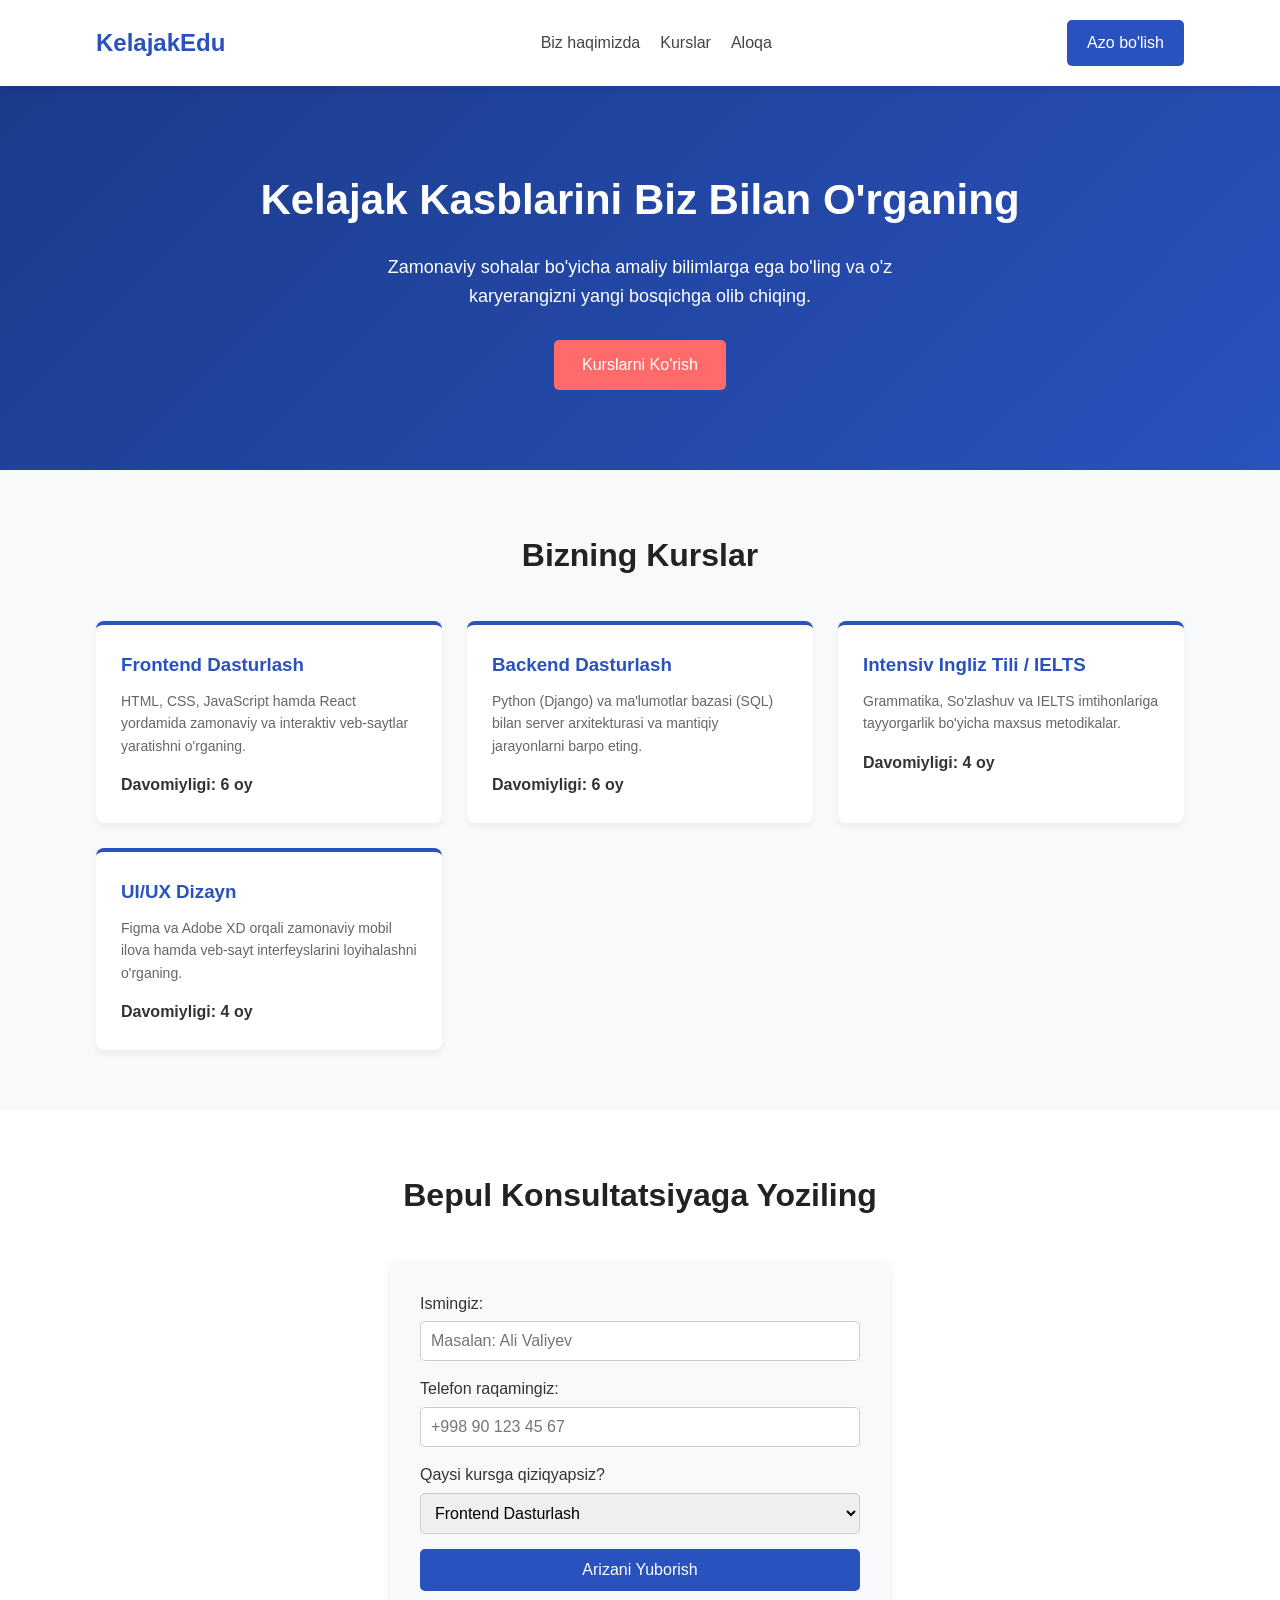
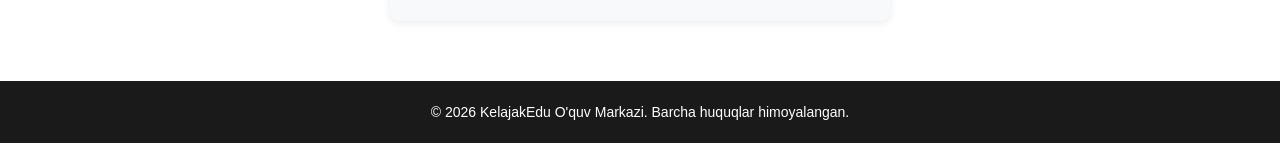
==== 2-amaliyot/index.html @ 43eef535 "update" ====
<!DOCTYPE html>
<html lang="uz">
<head>
    <meta charset="UTF-8">
    <meta name="viewport" content="width=device-width, initial-scale=1.0">
    <title>Kelajak O'quv Markazi</title>
    <link rel="icon" href="./rasmlar/image.png" type="image/png">
    <link rel="stylesheet" href="./CSS/style.css">
</head>
<body>

    <!-- Header -->
    <header>
        <div class="container">
            <nav>
                <div class="logo">KelajakEdu</div>
                <ul class="nav-links">
                    <li><a href="#about">Biz haqimizda</a></li>
                    <li><a href="#courses">Kurslar</a></li>
                    <li><a href="#contact">Aloqa</a></li>
                </ul>
                <a href="#contact" class="btn-primary">Azo bo'lish</a>
            </nav>
        </div>
    </header>

    <!-- Hero Sektsiya -->
    <section class="hero">
        <div class="container">
            <h1>Kelajak Kasblarini Biz Bilan O'rganing</h1>
            <p>Zamonaviy sohalar bo'yicha amaliy bilimlarga ega bo'ling va o'z karyerangizni yangi bosqichga olib chiqing.</p>
            <a href="#courses" class="btn-secondary">Kurslarni Ko'rish</a>
        </div>
    </section>

    <!-- Kurslar Bo'limi -->
    <section class="courses" id="courses">
        <div class="container">
            <h2 class="section-title">Bizning Kurslar</h2>
            <div class="course-grid">
                
                <div class="course-card">
                    <h3>Frontend Dasturlash</h3>
                    <p>HTML, CSS, JavaScript hamda React yordamida zamonaviy va interaktiv veb-saytlar yaratishni o'rganing.</p>
                    <strong>Davomiyligi: 6 oy</strong>
                </div>

                <div class="course-card">
                    <h3>Backend Dasturlash</h3>
                    <p>Python (Django) va ma'lumotlar bazasi (SQL) bilan server arxitekturasi va mantiqiy jarayonlarni barpo eting.</p>
                    <strong>Davomiyligi: 6 oy</strong>
                </div>

                <div class="course-card">
                    <h3>Intensiv Ingliz Tili / IELTS</h3>
                    <p>Grammatika, So'zlashuv va IELTS imtihonlariga tayyorgarlik bo'yicha maxsus metodikalar.</p>
                    <strong>Davomiyligi: 4 oy</strong>
                </div>

                <div class="course-card">
                    <h3>UI/UX Dizayn</h3>
                    <p>Figma va Adobe XD orqali zamonaviy mobil ilova hamda veb-sayt interfeyslarini loyihalashni o'rganing.</p>
                    <strong>Davomiyligi: 4 oy</strong>
                </div>

            </div>
        </div>
    </section>

    <!-- Ariza Topshirish Formasi -->
    <section class="contact" id="contact">
        <div class="container">
            <h2 class="section-title">Bepul Konsultatsiyaga Yoziling</h2>
            <div class="form-container">
                <form action="#" method="POST">
                    <div class="form-group">
                        <label for="name">Ismingiz:</label>
                        <input type="text" id="name" name="name" required placeholder="Masalan: Ali Valiyev">
                    </div>
                    <div class="form-group">
                        <label for="phone">Telefon raqamingiz:</label>
                        <input type="tel" id="phone" name="phone" required placeholder="+998 90 123 45 67">
                    </div>
                    <div class="form-group">
                        <label for="course">Qaysi kursga qiziqyapsiz?</label>
                        <select id="course" name="course">
                            <option value="frontend">Frontend Dasturlash</option>
                            <option value="backend">Backend Dasturlash</option>
                            <option value="english">Ingliz tili / IELTS</option>
                            <option value="design">UI/UX Dizayn</option>
                        </select>
                    </div>
                    <button type="submit" class="submit-btn">Arizani Yuborish</button>
                </form>
            </div>
        </div>
    </section>

    <!-- Footer -->
    <footer>
        <div class="container">
            <p>&copy; 2026 KelajakEdu O'quv Markazi. Barcha huquqlar himoyalangan.</p>
        </div>
    </footer>
</body>
</html>
---- 2-amaliyot/CSS/style.css ----
/* CSS Uslublari */
        * {
            margin: 0;
            padding: 0;
            box-sizing: border-box;
            font-family: 'Segoe UI', Tahoma, Geneva, Verdana, sans-serif;
        }

        body {
            color: #333;
            line-height: 1.6;
            background-color: #f8f9fa;
        }

        /* Container */
        .container {
            width: 85%;
            max-width: 1200px;
            margin: 0 auto;
        }

        /* Header / Navigatsiya */
        header {
            background-color: #ffffff;
            box-shadow: 0 2px 10px rgba(0,0,0,0.1);
            position: sticky;
            top: 0;
            z-index: 1000;
        }

        nav {
            display: flex;
            justify-content: space-between;
            align-items: center;
            padding: 20px 0;
        }

        .logo {
            font-size: 24px;
            font-weight: bold;
            color: #2a52be;
        }

        .nav-links {
            display: flex;
            list-style: none;
        }

        .nav-links li {
            margin-left: 20px;
        }

        .nav-links a {
            text-decoration: none;
            color: #444;
            font-weight: 500;
            transition: color 0.3s;
        }

        .nav-links a:hover {
            color: #2a52be;
        }

        .btn-primary {
            background-color: #2a52be;
            color: white;
            padding: 10px 20px;
            border-radius: 5px;
            text-decoration: none;
            transition: background 0.3s;
        }

        .btn-primary:hover {
            background-color: #1b3b8a;
        }

        /* Hero Sektsiya */
        .hero {
            background: linear-gradient(135deg, #1b3b8a, #2a52be);
            color: white;
            padding: 80px 0;
            text-align: center;
        }

        .hero h1 {
            font-size: 42px;
            margin-bottom: 20px;
        }

        .hero p {
            font-size: 18px;
            margin-bottom: 30px;
            max-width: 600px;
            margin-left: auto;
            margin-right: auto;
        }

        .btn-secondary {
            background-color: #ff6b6b;
            color: white;
            padding: 12px 28px;
            font-size: 16px;
            border-radius: 5px;
            text-decoration: none;
            display: inline-block;
        }

        .btn-secondary:hover {
            background-color: #ee5253;
        }

        /* Kurslar Bo'limi */
        .courses {
            padding: 60px 0;
        }

        .section-title {
            text-align: center;
            font-size: 32px;
            margin-bottom: 40px;
            color: #222;
        }

        .course-grid {
            display: grid;
            grid-template-columns: repeat(auto-fit, minmax(280px, 1fr));
            gap: 25px;
        }

        .course-card {
            background: white;
            border-radius: 8px;
            padding: 25px;
            box-shadow: 0 4px 6px rgba(0,0,0,0.05);
            border-top: 4px solid #2a52be;
            transition: transform 0.3s;
        }

        .course-card:hover {
            transform: translateY(-5px);
        }

        .course-card h3 {
            margin-bottom: 10px;
            color: #2a52be;
        }

        .course-card p {
            font-size: 14px;
            color: #666;
            margin-bottom: 15px;
        }

        /* Aloqa va Forma */
        .contact {
            background-color: #ffffff;
            padding: 60px 0;
        }

        .form-group {
            margin-bottom: 15px;
        }

        .form-group label {
            display: block;
            margin-bottom: 5px;
            font-weight: 500;
        }

        .form-group input, .form-group select {
            width: 100%;
            padding: 10px;
            border: 1px solid #ccc;
            border-radius: 5px;
            font-size: 16px;
        }

        .form-container {
            max-width: 500px;
            margin: 0 auto;
            background: #f8f9fa;
            padding: 30px;
            border-radius: 8px;
            box-shadow: 0 2px 8px rgba(0,0,0,0.08);
        }

        .submit-btn {
            width: 100%;
            padding: 12px;
            background-color: #2a52be;
            color: white;
            border: none;
            border-radius: 5px;
            font-size: 16px;
            cursor: pointer;
        }

        .submit-btn:hover {
            background-color: #1b3b8a;
        }

        /* Footer */
        footer {
            background-color: #1a1a1a;
            color: white;
            text-align: center;
            padding: 20px 0;
            font-size: 14px;
        }
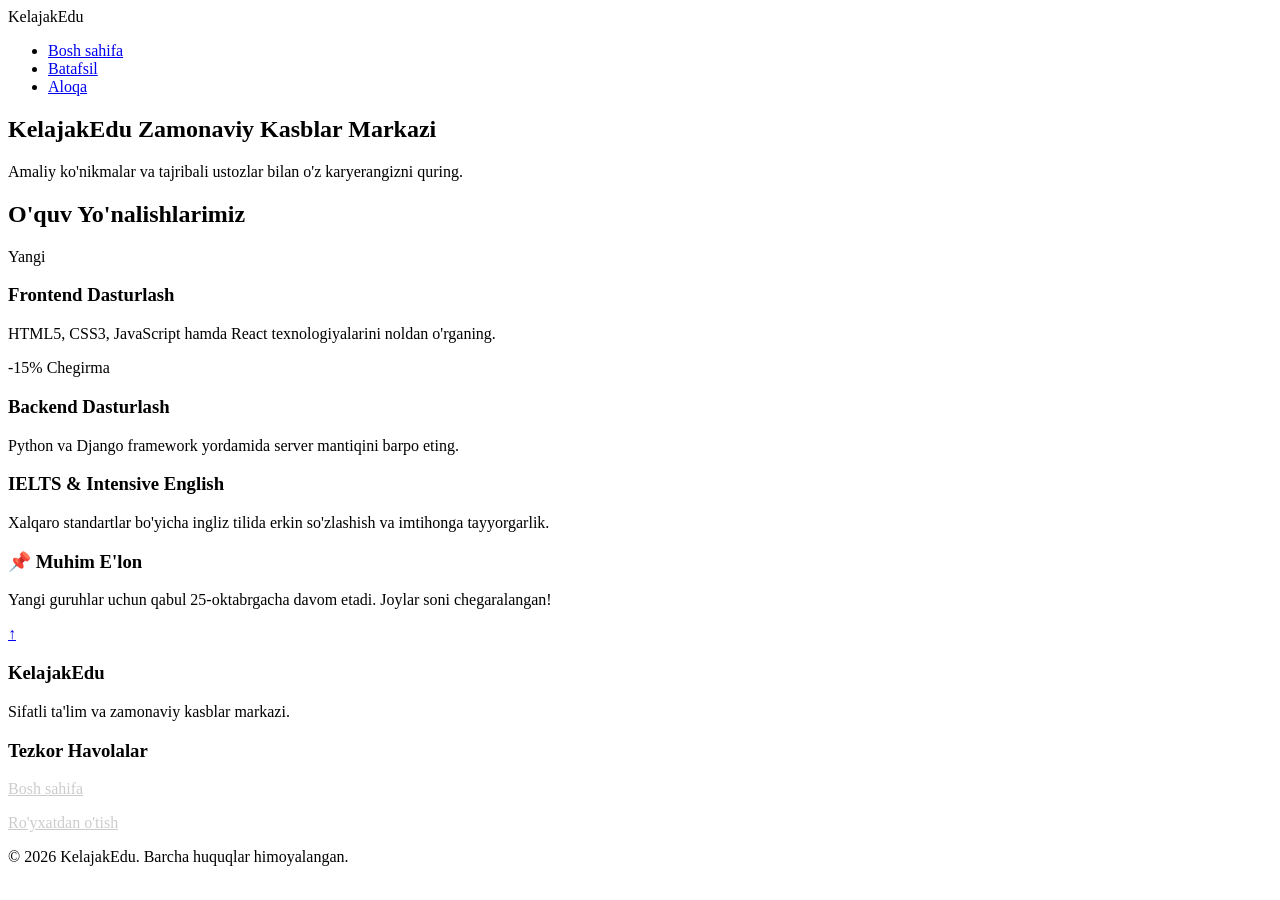
==== commit a762d438: "2-amaliyot" ====
--- a/2-amaliyot/index.html
+++ b/2-amaliyot/index.html
@@ -3,104 +3,87 @@
 <head>
     <meta charset="UTF-8">
     <meta name="viewport" content="width=device-width, initial-scale=1.0">
-    <title>Kelajak O'quv Markazi</title>
-    <link rel="icon" href="./rasmlar/image.png" type="image/png">
-    <link rel="stylesheet" href="./CSS/style.css">
+    <title>KelajakEdu - Bosh sahifa</title>
+    <link rel="stylesheet" href="css/style.css">
 </head>
-<body>
+<body id="top">
 
-    <!-- Header -->
+    <!-- Header & Navigatsiya -->
     <header>
         <div class="container">
             <nav>
                 <div class="logo">KelajakEdu</div>
                 <ul class="nav-links">
-                    <li><a href="#about">Biz haqimizda</a></li>
-                    <li><a href="#courses">Kurslar</a></li>
-                    <li><a href="#contact">Aloqa</a></li>
+                    <li><a href="index.html" class="active">Bosh sahifa</a></li>
+                    <li><a href="batafsil.html">Batafsil</a></li>
+                    <li><a href="aloqa.html">Aloqa</a></li>
                 </ul>
-                <a href="#contact" class="btn-primary">Azo bo'lish</a>
             </nav>
         </div>
     </header>
 
-    <!-- Hero Sektsiya -->
-    <section class="hero">
+    <!-- Main Content -->
+    <main>
+        <!-- Hero Sektsiya -->
+        <section class="hero">
+            <div class="hero-content">
+                <h1>KelajakEdu Zamonaviy Kasblar Markazi</h1>
+                <p>Amaliy ko'nikmalar va tajribali ustozlar bilan o'z karyerangizni quring.</p>
+            </div>
+        </section>
+
         <div class="container">
-            <h1>Kelajak Kasblarini Biz Bilan O'rganing</h1>
-            <p>Zamonaviy sohalar bo'yicha amaliy bilimlarga ega bo'ling va o'z karyerangizni yangi bosqichga olib chiqing.</p>
-            <a href="#courses" class="btn-secondary">Kurslarni Ko'rish</a>
+            <h2 class="section-title">O'quv Yo'nalishlarimiz</h2>
+            
+            <section class="card-grid">
+                <article class="card">
+                    <span class="badge">Yangi</span>
+                    <h3>Frontend Dasturlash</h3>
+                    <p>HTML5, CSS3, JavaScript hamda React texnologiyalarini noldan o'rganing.</p>
+                </article>
+
+                <article class="card">
+                    <span class="badge">-15% Chegirma</span>
+                    <h3>Backend Dasturlash</h3>
+                    <p>Python va Django framework yordamida server mantiqini barpo eting.</p>
+                </article>
+
+                <article class="card">
+                    <h3>IELTS & Intensive English</h3>
+                    <p>Xalqaro standartlar bo'yicha ingliz tilida erkin so'zlashish va imtihonga tayyorgarlik.</p>
+                </article>
+            </section>
+
+            <!-- Aside Bo'limi -->
+            <aside class="card">
+                <h3>📌 Muhim E'lon</h3>
+                <p>Yangi guruhlar uchun qabul 25-oktabrgacha davom etadi. Joylar soni chegaralangan!</p>
+            </aside>
         </div>
-    </section>
+    </main>
 
-    <!-- Kurslar Bo'limi -->
-    <section class="courses" id="courses">
-        <div class="container">
-            <h2 class="section-title">Bizning Kurslar</h2>
-            <div class="course-grid">
-                
-                <div class="course-card">
-                    <h3>Frontend Dasturlash</h3>
-                    <p>HTML, CSS, JavaScript hamda React yordamida zamonaviy va interaktiv veb-saytlar yaratishni o'rganing.</p>
-                    <strong>Davomiyligi: 6 oy</strong>
-                </div>
-
-                <div class="course-card">
-                    <h3>Backend Dasturlash</h3>
-                    <p>Python (Django) va ma'lumotlar bazasi (SQL) bilan server arxitekturasi va mantiqiy jarayonlarni barpo eting.</p>
-                    <strong>Davomiyligi: 6 oy</strong>
-                </div>
-
-                <div class="course-card">
-                    <h3>Intensiv Ingliz Tili / IELTS</h3>
-                    <p>Grammatika, So'zlashuv va IELTS imtihonlariga tayyorgarlik bo'yicha maxsus metodikalar.</p>
-                    <strong>Davomiyligi: 4 oy</strong>
-                </div>
-
-                <div class="course-card">
-                    <h3>UI/UX Dizayn</h3>
-                    <p>Figma va Adobe XD orqali zamonaviy mobil ilova hamda veb-sayt interfeyslarini loyihalashni o'rganing.</p>
-                    <strong>Davomiyligi: 4 oy</strong>
-                </div>
-
-            </div>
-        </div>
-    </section>
-
-    <!-- Ariza Topshirish Formasi -->
-    <section class="contact" id="contact">
-        <div class="container">
-            <h2 class="section-title">Bepul Konsultatsiyaga Yoziling</h2>
-            <div class="form-container">
-                <form action="#" method="POST">
-                    <div class="form-group">
-                        <label for="name">Ismingiz:</label>
-                        <input type="text" id="name" name="name" required placeholder="Masalan: Ali Valiyev">
-                    </div>
-                    <div class="form-group">
-                        <label for="phone">Telefon raqamingiz:</label>
-                        <input type="tel" id="phone" name="phone" required placeholder="+998 90 123 45 67">
-                    </div>
-                    <div class="form-group">
-                        <label for="course">Qaysi kursga qiziqyapsiz?</label>
-                        <select id="course" name="course">
-                            <option value="frontend">Frontend Dasturlash</option>
-                            <option value="backend">Backend Dasturlash</option>
-                            <option value="english">Ingliz tili / IELTS</option>
-                            <option value="design">UI/UX Dizayn</option>
-                        </select>
-                    </div>
-                    <button type="submit" class="submit-btn">Arizani Yuborish</button>
-                </form>
-            </div>
-        </div>
-    </section>
+    <!-- Fixed position tugmasi -->
+    <a href="#top" class="back-to-top" title="Yuqoriga">↑</a>
 
     <!-- Footer -->
     <footer>
         <div class="container">
-            <p>&copy; 2026 KelajakEdu O'quv Markazi. Barcha huquqlar himoyalangan.</p>
+            <div class="footer-content">
+                <div class="footer-col">
+                    <h3>KelajakEdu</h3>
+                    <p>Sifatli ta'lim va zamonaviy kasblar markazi.</p>
+                </div>
+                <div class="footer-col">
+                    <h3>Tezkor Havolalar</h3>
+                    <p><a href="index.html" style="color:#ccc;">Bosh sahifa</a></p>
+                    <p><a href="aloqa.html" style="color:#ccc;">Ro'yxatdan o'tish</a></p>
+                </div>
+            </div>
+            <div class="footer-bottom">
+                <p>&copy; 2026 KelajakEdu. Barcha huquqlar himoyalangan.</p>
+            </div>
         </div>
     </footer>
+
 </body>
 </html>
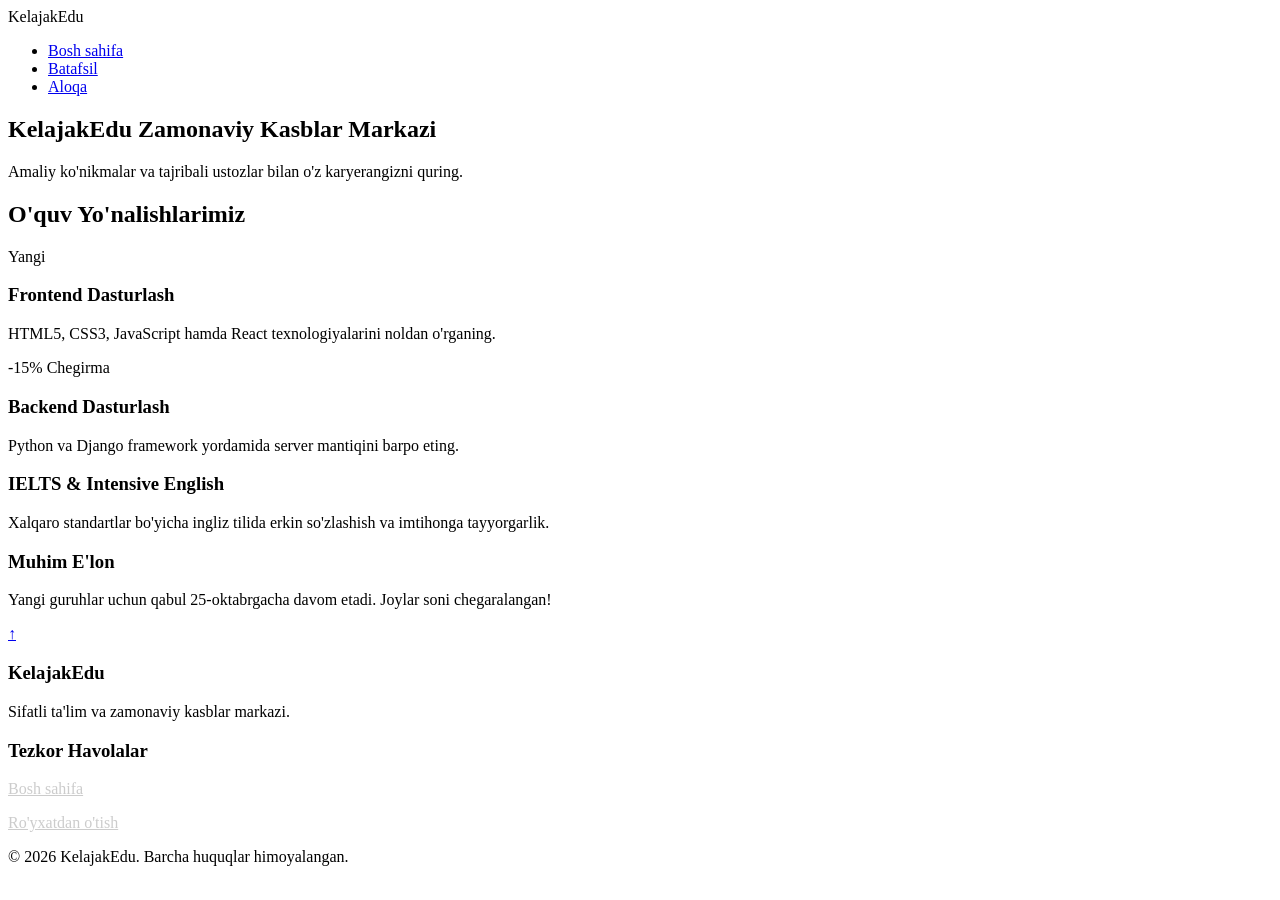
==== commit f6fac0a7: "yana" ====
--- a/2-amaliyot/index.html
+++ b/2-amaliyot/index.html
@@ -56,7 +56,7 @@
 
             <!-- Aside Bo'limi -->
             <aside class="card">
-                <h3>📌 Muhim E'lon</h3>
+                <h3>Muhim E'lon</h3>
                 <p>Yangi guruhlar uchun qabul 25-oktabrgacha davom etadi. Joylar soni chegaralangan!</p>
             </aside>
         </div>
